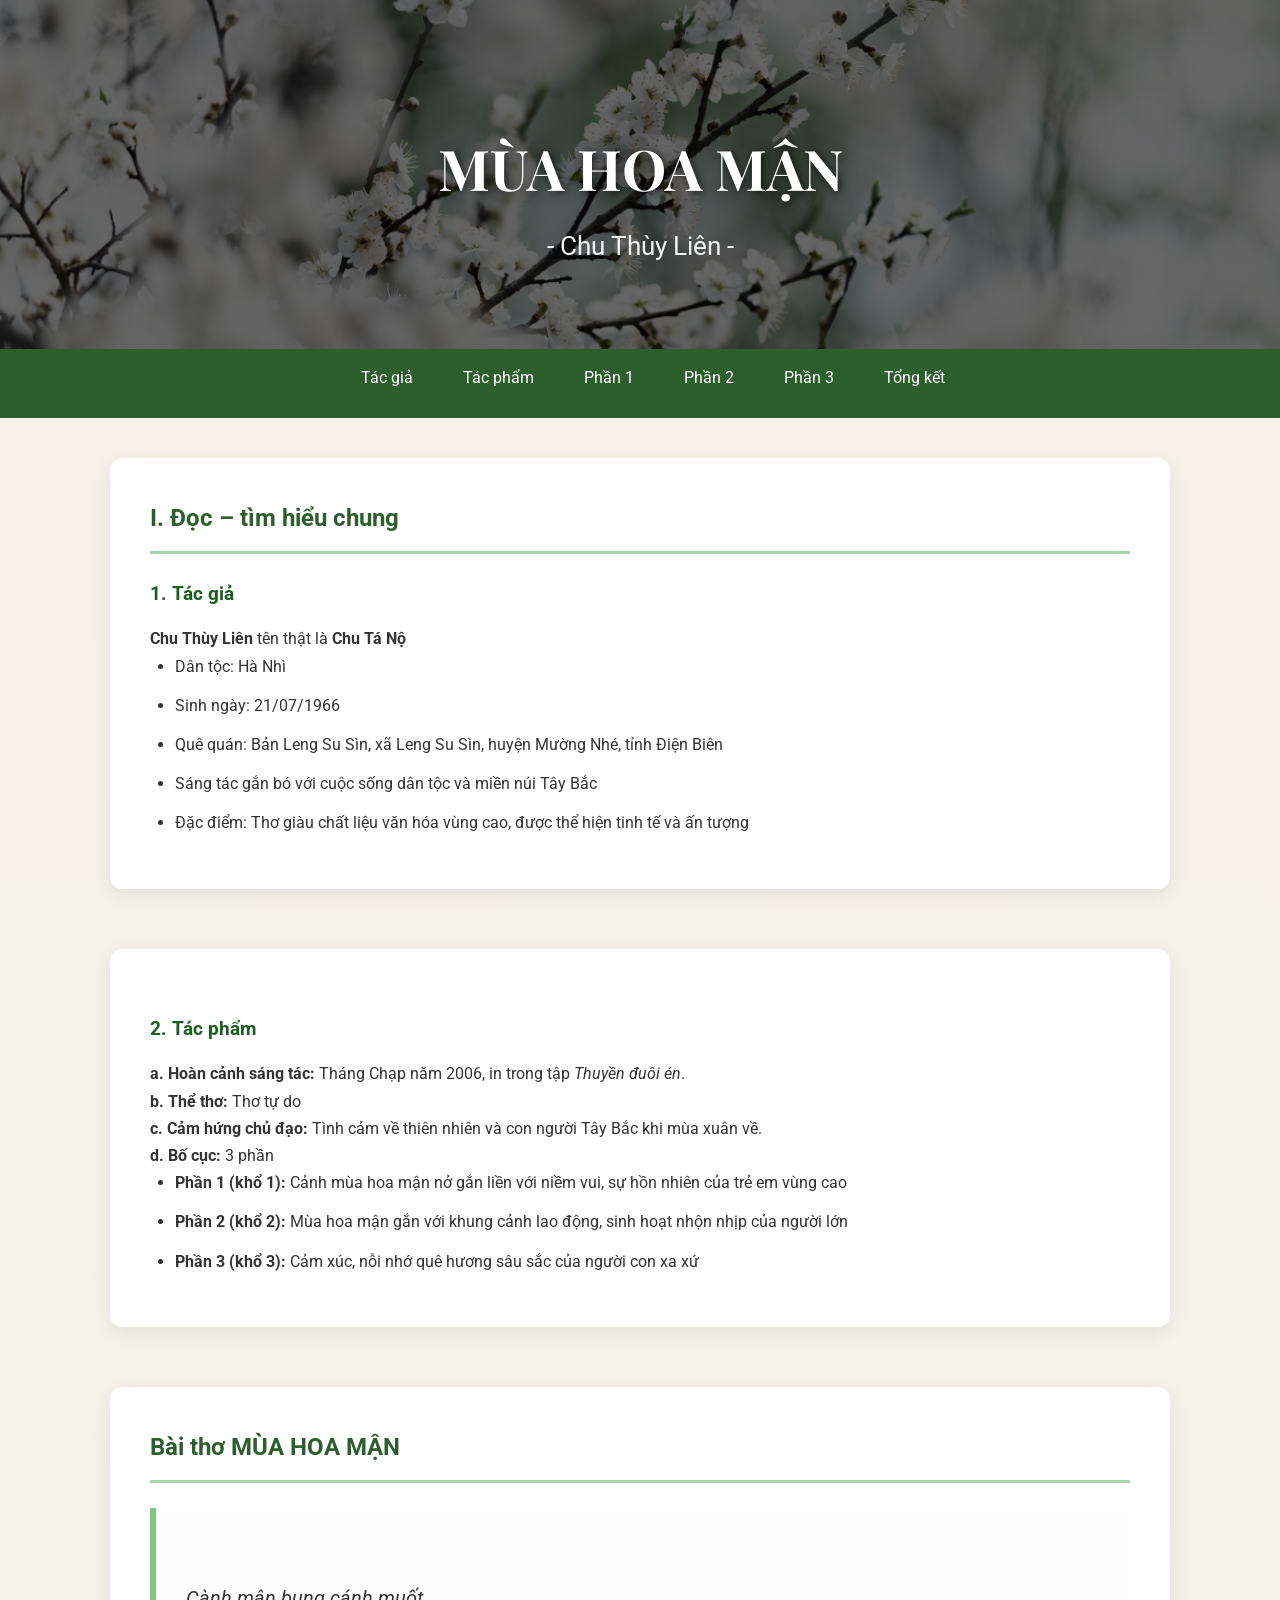
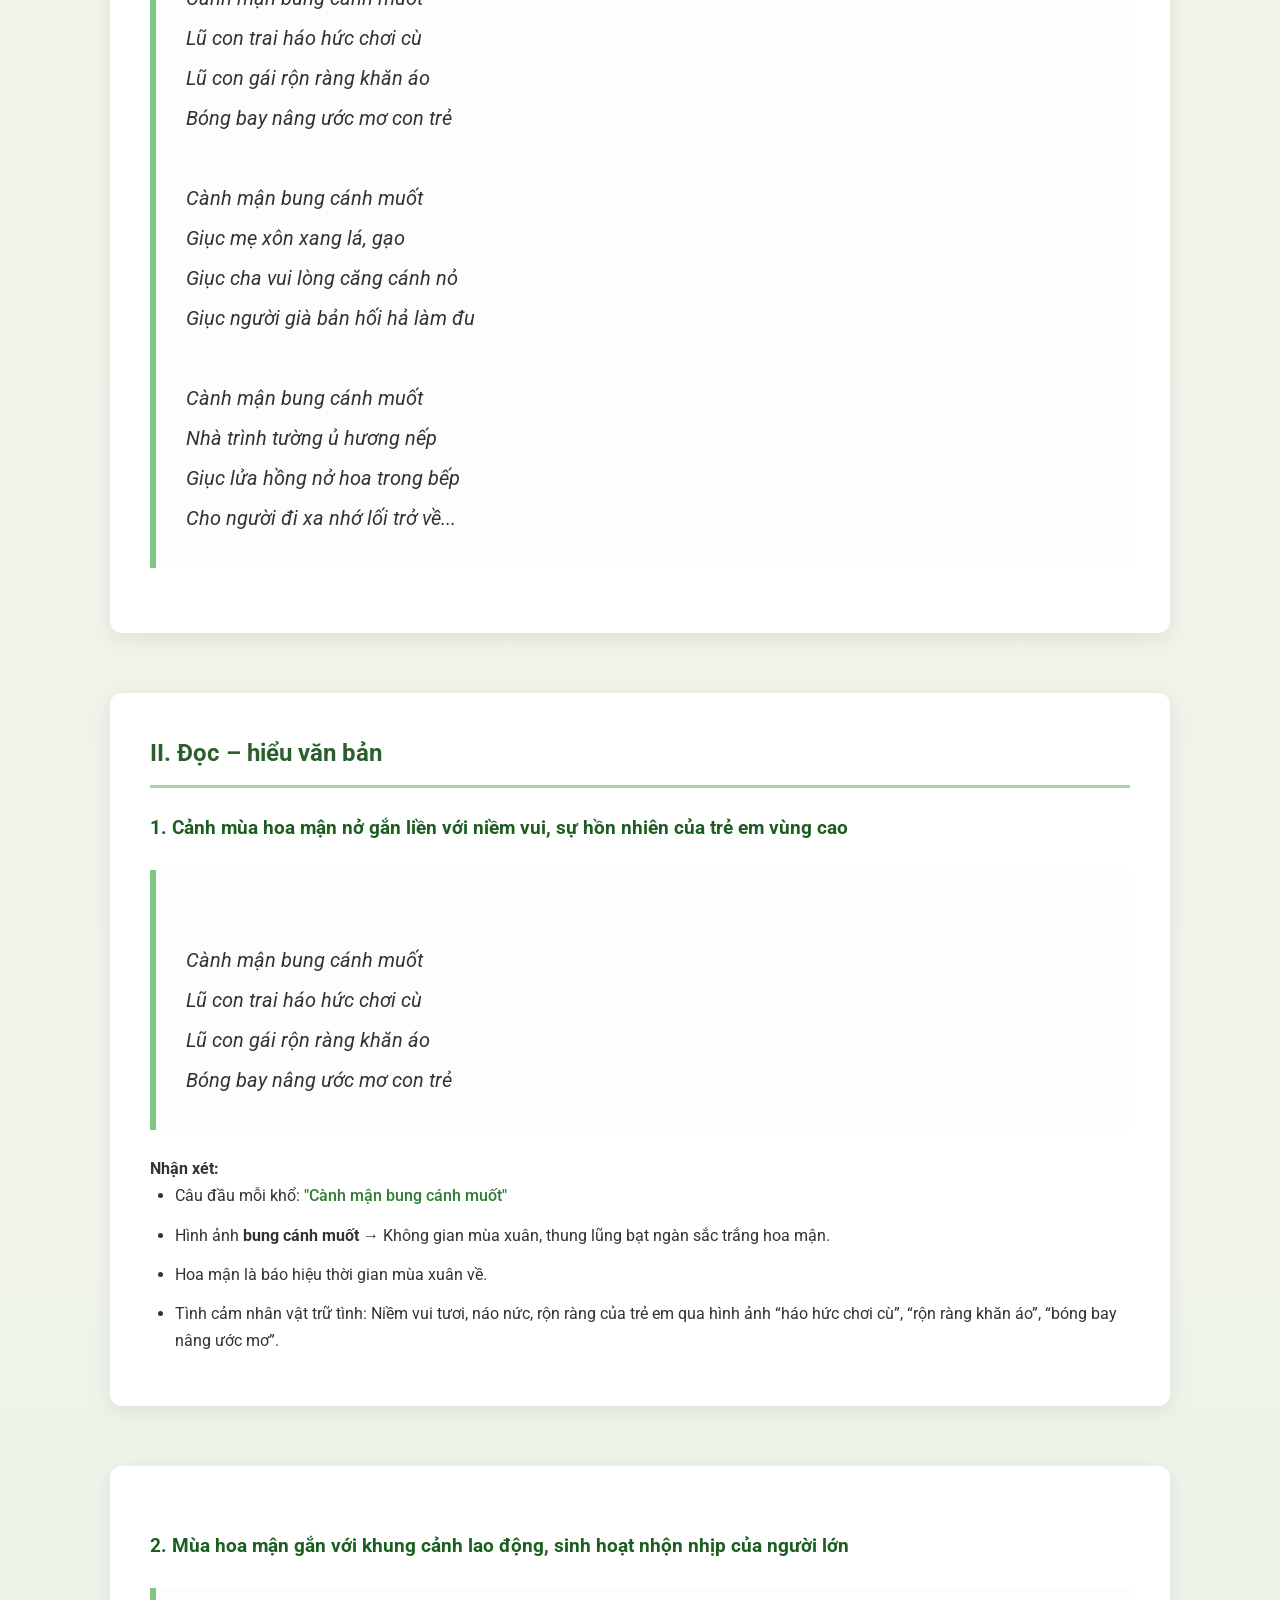
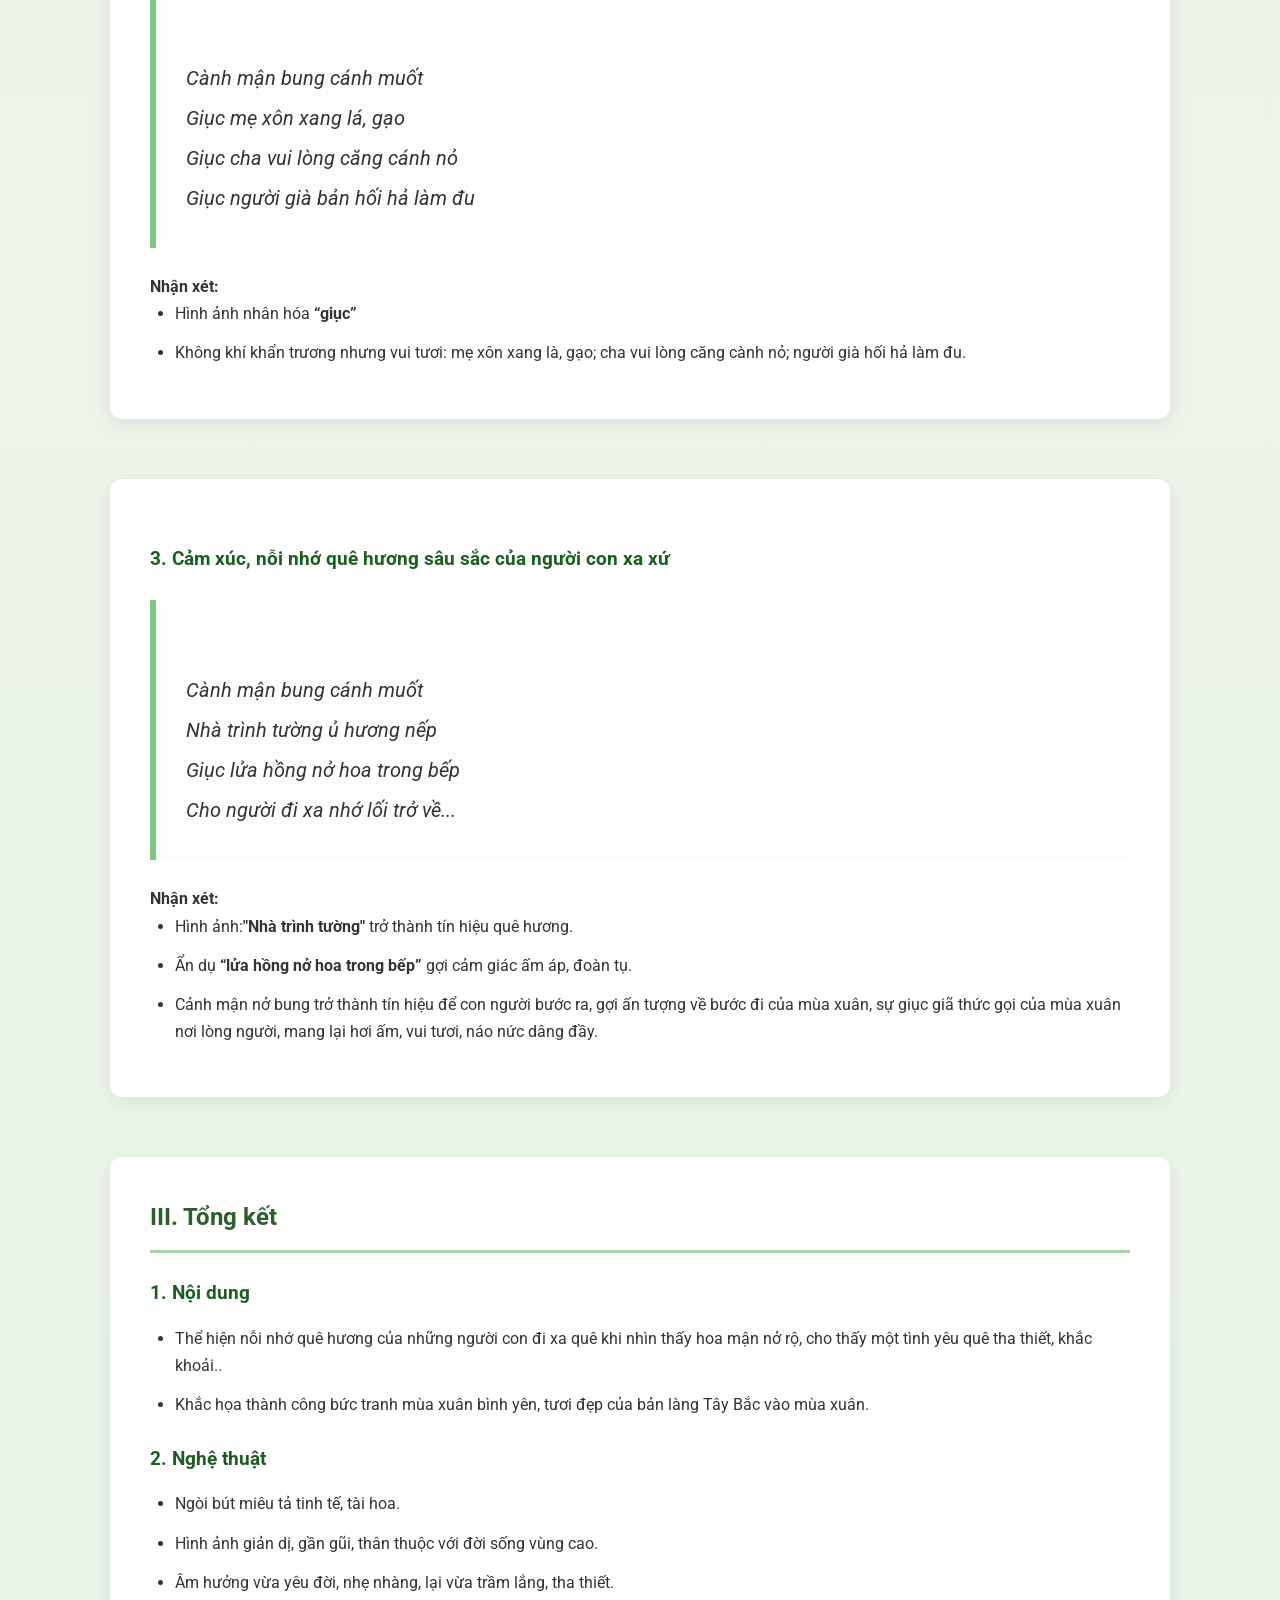
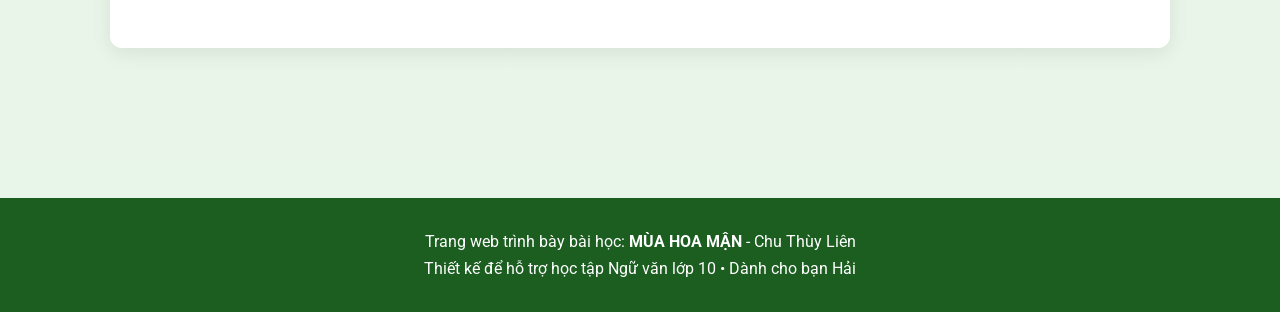
==== index.html @ fef26f83 "Rename văn.html to index.html" ====
<!DOCTYPE html>
<html lang="vi">
<head>
    <meta charset="UTF-8">
    <meta name="viewport" content="width=device-width, initial-scale=1.0">
    <title>MÙA HOA MẬN - Chu Thùy Liên</title>
    <link rel="stylesheet" href="văn.css">
</head>
<body>

    <header>
        <h1 class="title">MÙA HOA MẬN</h1>
        <p class="author">- Chu Thùy Liên -</p>
    </header>

    <nav>
        <ul>
            <li><a href="#tacgia">Tác giả</a></li>
            <li><a href="#tacpham">Tác phẩm</a></li>
            <li><a href="#phan1">Phần 1 </a></li>
            <li><a href="#phan2">Phần 2</a></li>
            <li><a href="#phan3">Phần 3</a></li>
            <li><a href="#tongket">Tổng kết</a></li>
        </ul>
    </nav>

    <div class="container">

        <section id="tacgia">
            <h2>I. Đọc – tìm hiểu chung</h2>
            <h3>1. Tác giả</h3>
            <p><strong>Chu Thùy Liên</strong> tên thật là <strong>Chu Tá Nộ</strong></p>
            <ul>
                <li>Dân tộc: Hà Nhì</li>
                <li>Sinh ngày: 21/07/1966</li>
                <li>Quê quán: Bản Leng Su Sìn, xã Leng Su Sìn, huyện Mường Nhé, tỉnh Điện Biên</li>
                <li>Sáng tác gắn bó với cuộc sống dân tộc và miền núi Tây Bắc</li>
                <li>Đặc điểm: Thơ giàu chất liệu văn hóa vùng cao, được thể hiện tinh tế và ấn tượng</li>
            </ul>
        </section>

        <section id="tacpham">
            <h3>2. Tác phẩm</h3>
            <p><strong>a. Hoàn cảnh sáng tác:</strong> Tháng Chạp năm 2006, in trong tập <em>Thuyền đuôi én</em>.</p>
            <p><strong>b. Thể thơ:</strong> Thơ tự do</p>
            <p><strong>c. Cảm hứng chủ đạo:</strong> Tình cảm về thiên nhiên và con người Tây Bắc khi mùa xuân về.</p>
            <p><strong>d. Bố cục:</strong> 3 phần</p>
            <ul>
                <li><strong>Phần 1 (khổ 1):</strong> Cảnh mùa hoa mận nở gắn liền với niềm vui, sự hồn nhiên của trẻ em vùng cao</li>
                <li><strong>Phần 2 (khổ 2):</strong> Mùa hoa mận gắn với khung cảnh lao động, sinh hoạt nhộn nhịp của người lớn</li>
                <li><strong>Phần 3 (khổ 3):</strong> Cảm xúc, nỗi nhớ quê hương sâu sắc của người con xa xứ</li>
            </ul>
        </section>

        <!-- Bài thơ đầy đủ -->
        <section>
            <h2>Bài thơ MÙA HOA MẬN</h2>
            <div class="poem">
Cành mận bung cánh muốt
Lũ con trai háo hức chơi cù
Lũ con gái rộn ràng khăn áo
Bóng bay nâng ước mơ con trẻ

Cành mận bung cánh muốt
Giục mẹ xôn xang lá, gạo
Giục cha vui lòng căng cánh nỏ
Giục người già bản hối hả làm đu

Cành mận bung cánh muốt
Nhà trình tường ủ hương nếp
Giục lửa hồng nở hoa trong bếp
Cho người đi xa nhớ lối trở về...
            </div>
        </section>

        <section id="phan1">
            <h2>II. Đọc – hiểu văn bản</h2>
            <h3>1. Cảnh mùa hoa mận nở gắn liền với niềm vui, sự hồn nhiên của trẻ em vùng cao</h3>
            <div class="poem">
Cành mận bung cánh muốt
Lũ con trai háo hức chơi cù
Lũ con gái rộn ràng khăn áo
Bóng bay nâng ước mơ con trẻ
            </div>
            <p><strong>Nhận xét:</strong></p>
            <ul>
                <li>Câu đầu mỗi khổ: <span class="highlight">"Cành mận bung cánh muốt"</span></li>
                <li>Hình ảnh <strong>bung cánh muốt</strong> → Không gian mùa xuân, thung lũng bạt ngàn sắc trắng hoa mận.</li>
                <li>Hoa mận là báo hiệu thời gian mùa xuân về.</li>
                <li>Tình cảm nhân vật trữ tình: Niềm vui tươi, náo nức, rộn ràng của trẻ em qua hình ảnh “háo hức chơi cù”, “rộn ràng khăn áo”, “bóng bay nâng ước mơ”.</li>
            </ul>
        </section>

        <section id="phan2">
            <h3>2. Mùa hoa mận gắn với khung cảnh lao động, sinh hoạt nhộn nhịp của người lớn</h3>
            <div class="poem">
Cành mận bung cánh muốt
Giục mẹ xôn xang lá, gạo
Giục cha vui lòng căng cánh nỏ
Giục người già bản hối hả làm đu
            </div>
            <p><strong>Nhận xét:</strong></p>
            <ul>
                <li>Hình ảnh nhân hóa <strong>“giục”</strong></li>
                <li>Không khí khẩn trương nhưng vui tươi: mẹ xôn xang là, gạo; cha vui lòng căng cành nỏ; người già hối hả làm đu.</li>
            </ul>
        </section>

        <section id="phan3">
            <h3>3. Cảm xúc, nỗi nhớ quê hương sâu sắc của người con xa xứ</h3>
            <div class="poem">
Cành mận bung cánh muốt
Nhà trình tường ủ hương nếp
Giục lửa hồng nở hoa trong bếp
Cho người đi xa nhớ lối trở về...
            </div>
            <p><strong>Nhận xét:</strong></p>
            <ul>
                <li>Hình ảnh:<strong>"Nhà trình tường"</strong> trở thành tín hiệu quê hương.</li>
                <li>Ẩn dụ <strong>“lửa hồng nở hoa trong bếp”</strong> gợi cảm giác ấm áp, đoàn tụ.</li>
                <li>Cảnh mận nở bung trở thành tín hiệu để con người bước ra, gợi ấn tượng về bước đi của mùa xuân, sự giục giã thức gọi của mùa xuân nơi lòng người, mang lại hơi ấm, vui tươi, náo nức dâng đầy.</li>
            </ul>
        </section>

        <section id="tongket">
            <h2>III. Tổng kết</h2>
            <h3>1. Nội dung</h3>
            <ul>
                <li>Thể hiện nỗi nhớ quê hương của những người con đi xa quê khi nhìn thấy hoa mận nở rộ, cho thấy một tình yêu quê tha thiết, khắc khoải..</li>
                <li>Khắc họa thành công bức tranh mùa xuân bình yên, tươi đẹp của bản làng Tây Bắc vào mùa xuân.</li>
            </ul>

            <h3>2. Nghệ thuật</h3>
            <ul>
                <li>Ngòi bút miêu tả tinh tế, tài hoa.</li>
                <li>Hình ảnh giản dị, gần gũi, thân thuộc với đời sống vùng cao.</li>
                <li>Âm hưởng vừa yêu đời, nhẹ nhàng, lại vừa trầm lắng, tha thiết.</li>
            </ul>
        </section>

    </div>

    <footer>
        <p>Trang web trình bày bài học: <strong>MÙA HOA MẬN</strong> - Chu Thùy Liên</p>
        <p>Thiết kế để hỗ trợ học tập Ngữ văn lớp 10 • Dành cho bạn Hải</p>
    </footer>

</body>
</html>
---- văn.css ----
@import url('https://fonts.googleapis.com/css2?family=Roboto:wght@400;500;700&family=Playfair+Display:wght@700&display=swap');
 
* { margin: 0; padding: 0; box-sizing: border-box; }
body {
    font-family: 'Roboto', sans-serif;
    line-height: 1.7;
    color: #333;
    background: linear-gradient(to bottom, #f8f1e9, #e8f5e9);
}
header {
    background: linear-gradient(rgba(0,0,0,0.6), rgba(0,0,0,0.6)), url(image/backgroud.jpg) center/cover no-repeat;
    color: white;
    text-align: center;
    padding: 120px 20px 80px;
}
.title {
    font-family: 'Playfair Display', serif;
    font-size: 3.5rem;
    margin-bottom: 10px;
    text-shadow: 2px 2px 10px rgba(0,0,0,0.7);
}
.author {
    font-size: 1.6rem;
    opacity: 0.95;
}
nav {
    background: #2c5f2d;
    position: sticky;
    top: 0;
    z-index: 100;
}
nav ul {
    display: flex;
    justify-content: center;
    list-style: none;
    flex-wrap: wrap;
}
nav a {
    color: white;
    text-decoration: none;
    padding: 15px 25px;
    display: block;
    transition: 0.3s;
}
nav a:hover {
    background: #4a8c4e;
}
.container {
    max-width: 1100px;
    margin: 0 auto;
    padding: 40px 20px;
}
section {
    margin-bottom: 60px;
    background: white;
    padding: 40px;
    border-radius: 12px;
    box-shadow: 0 5px 20px rgba(0,0,0,0.08);
}
h2 {
    color: #2c5f2d;
    border-bottom: 3px solid #a5d6a7;
    padding-bottom: 12px;
    margin-bottom: 25px;
}
h3 {
    color: #1b5e20;
    margin: 25px 0 15px;
}
.poem {
    background: #fdfdfd;
    padding: 30px;
    border-left: 6px solid #81c784;
    font-style: italic;
    line-height:2;
    margin: 25px 0;
    white-space: pre-line;
    font-size: 1.25rem;
}
ul { padding-left: 25px; }
li { margin-bottom: 12px; }
footer {
    background: #1b5e20;
    color: white;
    text-align: center;
    padding: 30px;
    margin-top: 50px;
}
.highlight { color: #2e7d32; font-weight: 500; }
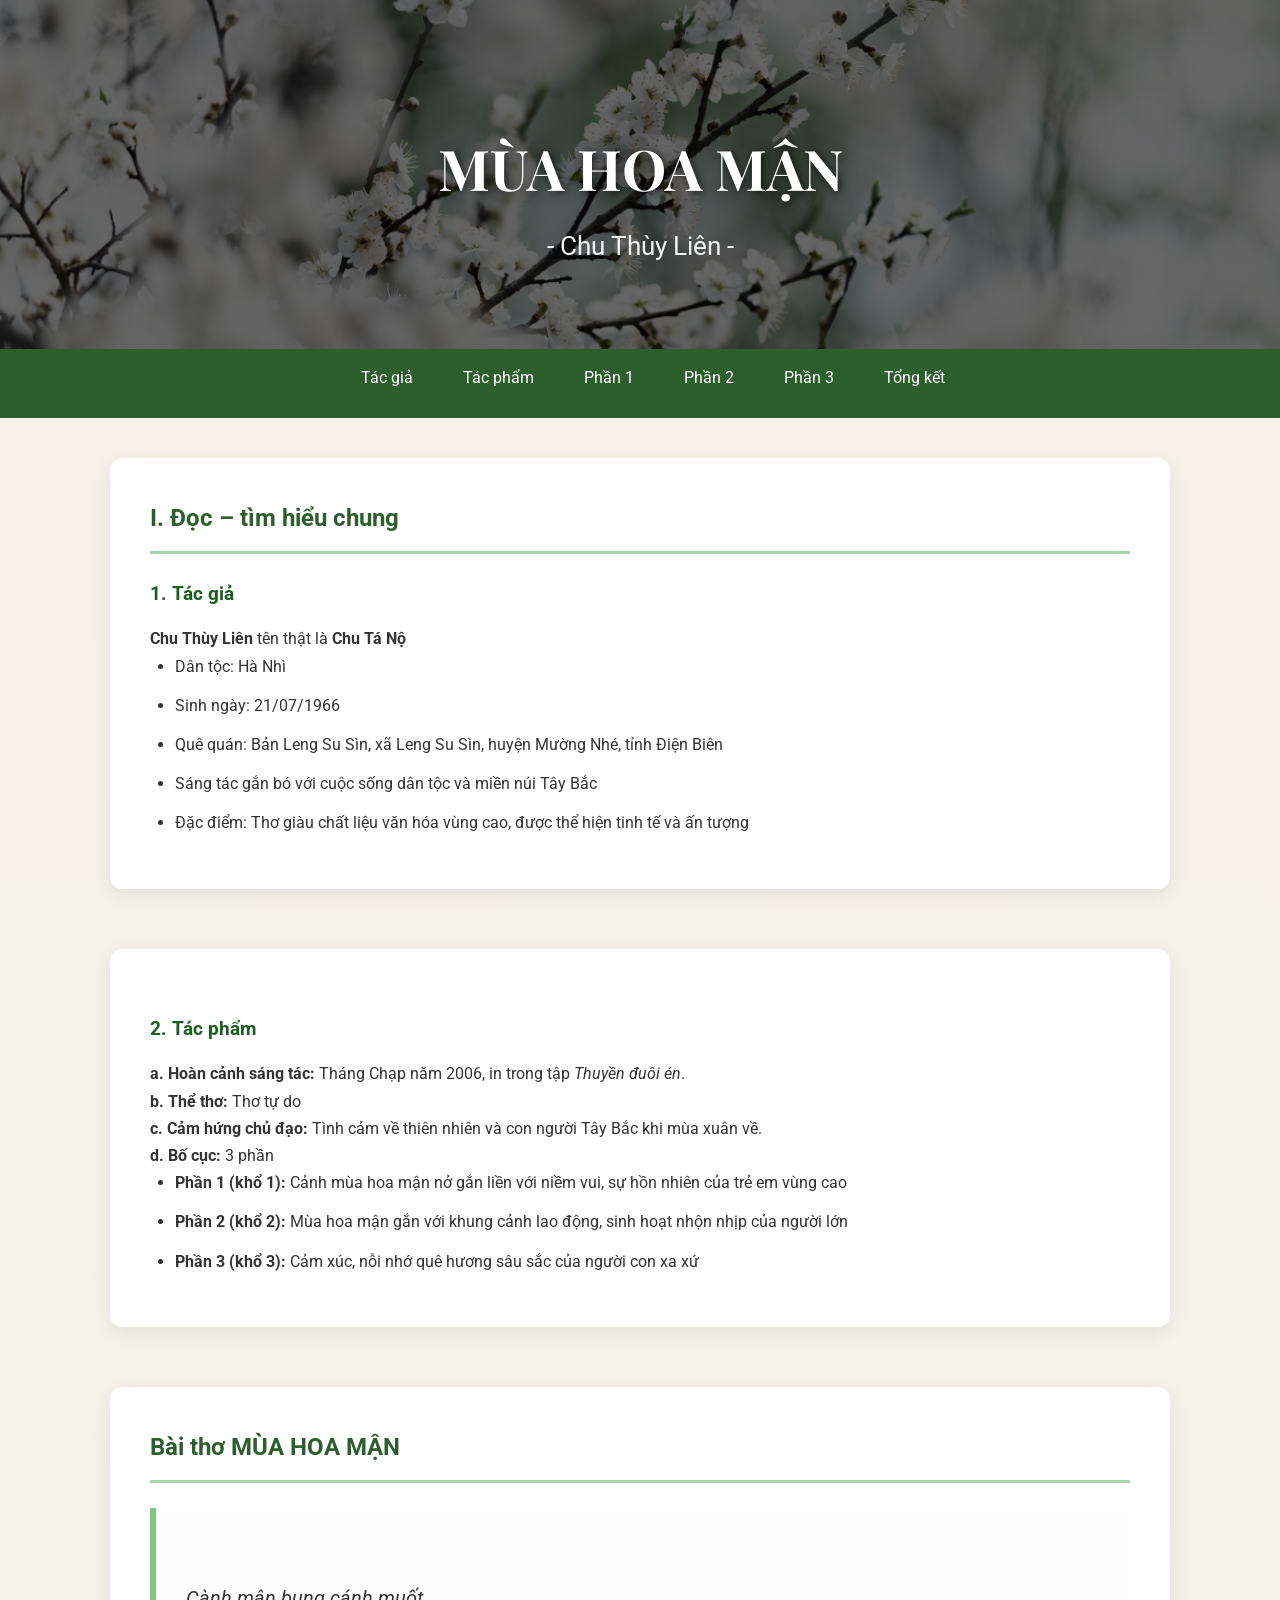
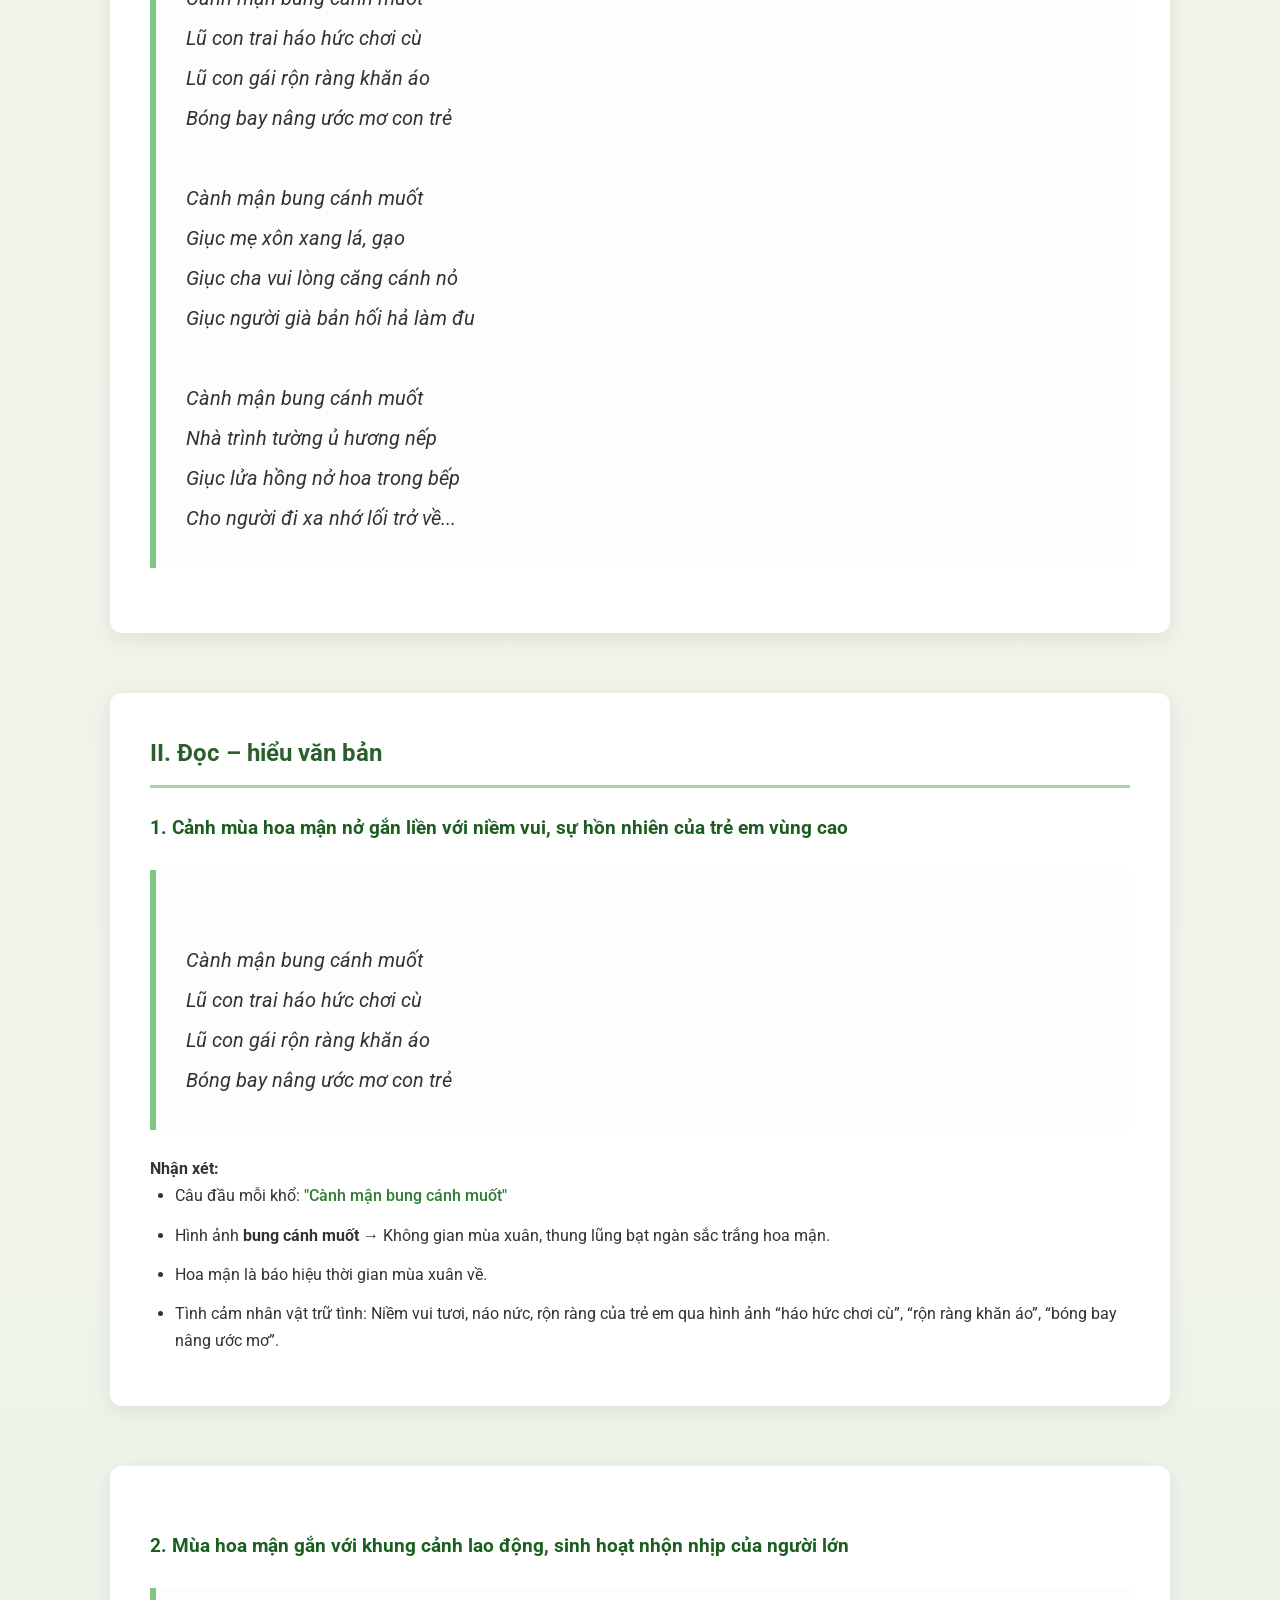
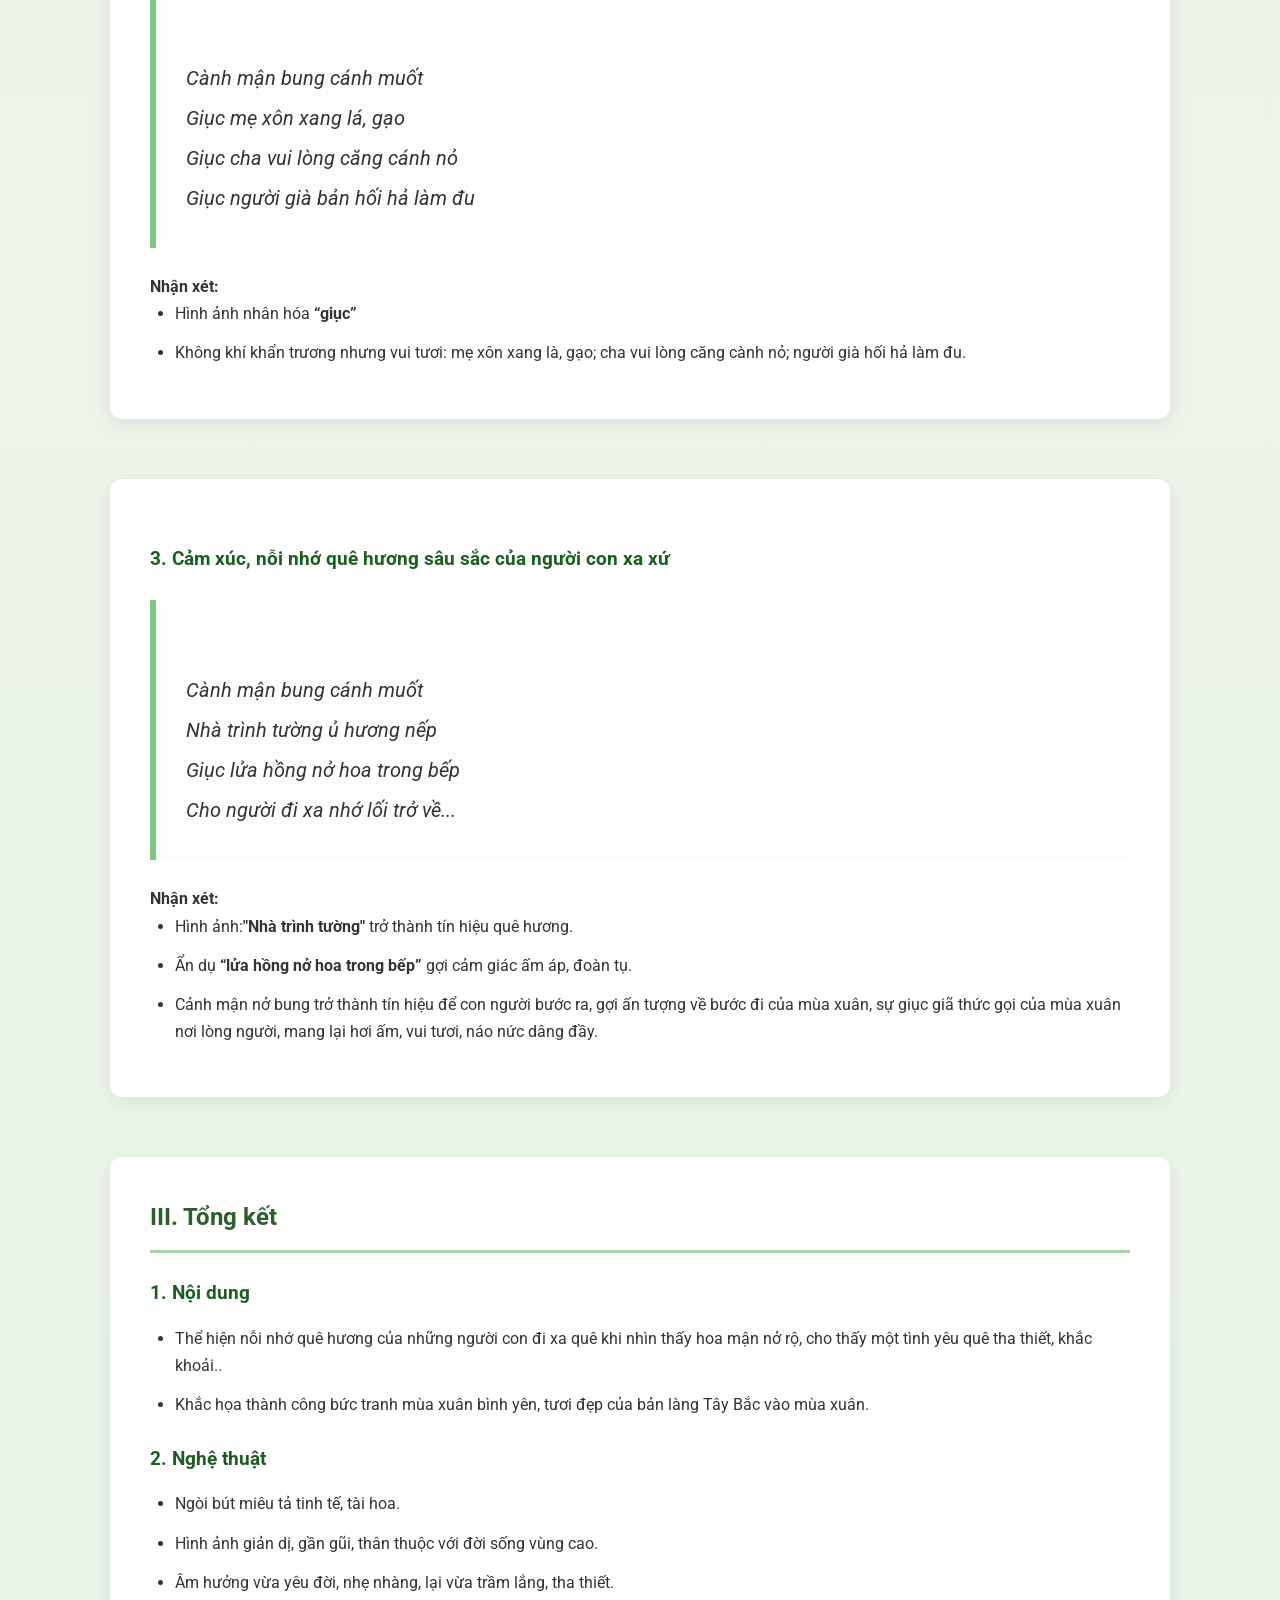
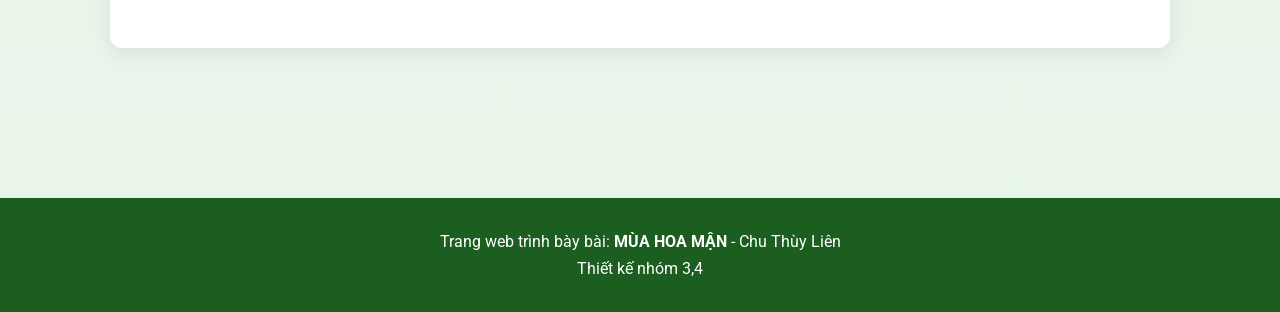
==== commit e3b6a0aa: "Update index.html" ====
--- a/index.html
+++ b/index.html
@@ -141,8 +141,8 @@
     </div>
 
     <footer>
-        <p>Trang web trình bày bài học: <strong>MÙA HOA MẬN</strong> - Chu Thùy Liên</p>
-        <p>Thiết kế để hỗ trợ học tập Ngữ văn lớp 10 • Dành cho bạn Hải</p>
+        <p>Trang web trình bày bài: <strong>MÙA HOA MẬN</strong> - Chu Thùy Liên</p>
+        <p>Thiết kế nhóm 3,4</p>
     </footer>
 
 </body>
--- a/văn.css
+++ b/văn.css
@@ -86,4 +86,4 @@
     padding: 30px;
     margin-top: 50px;
 }
-.highlight { color: #2e7d32; font-weight: 500; }+.highlight { color: #2e7d32; font-weight: 500; }
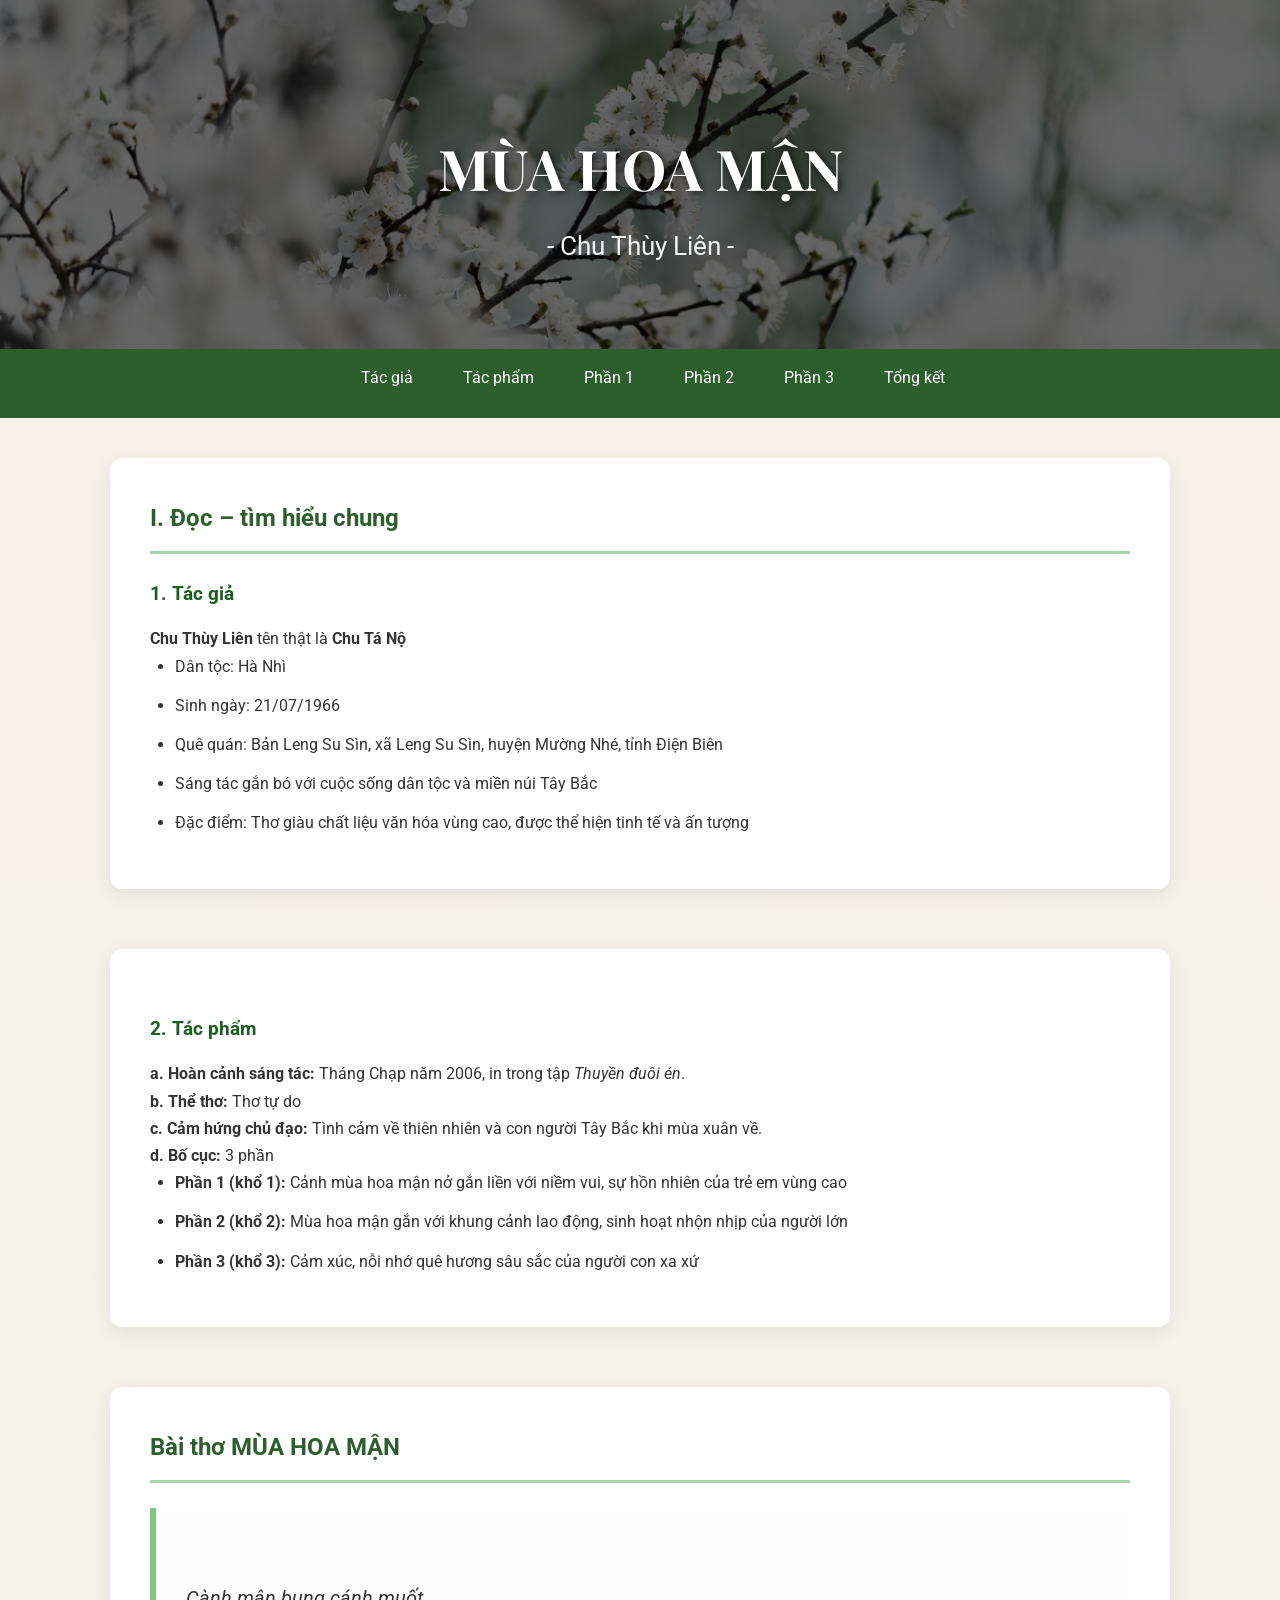
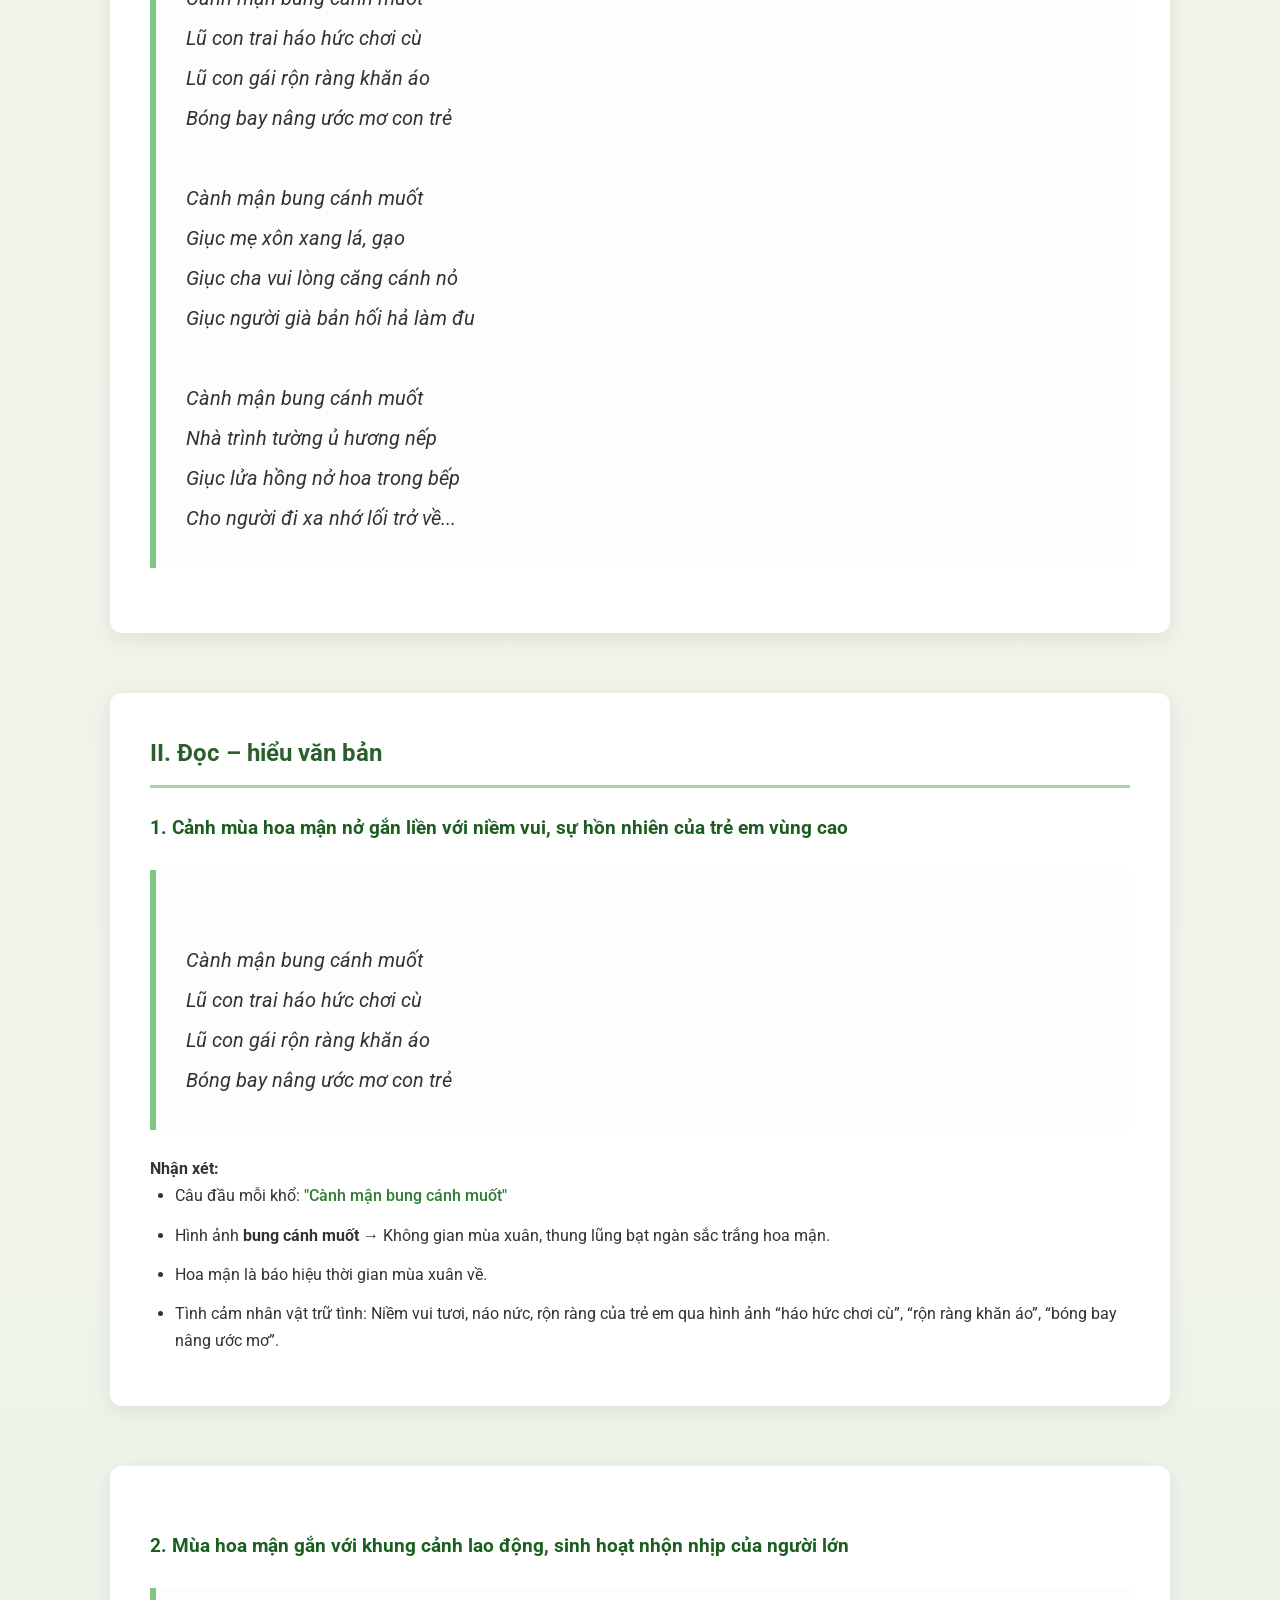
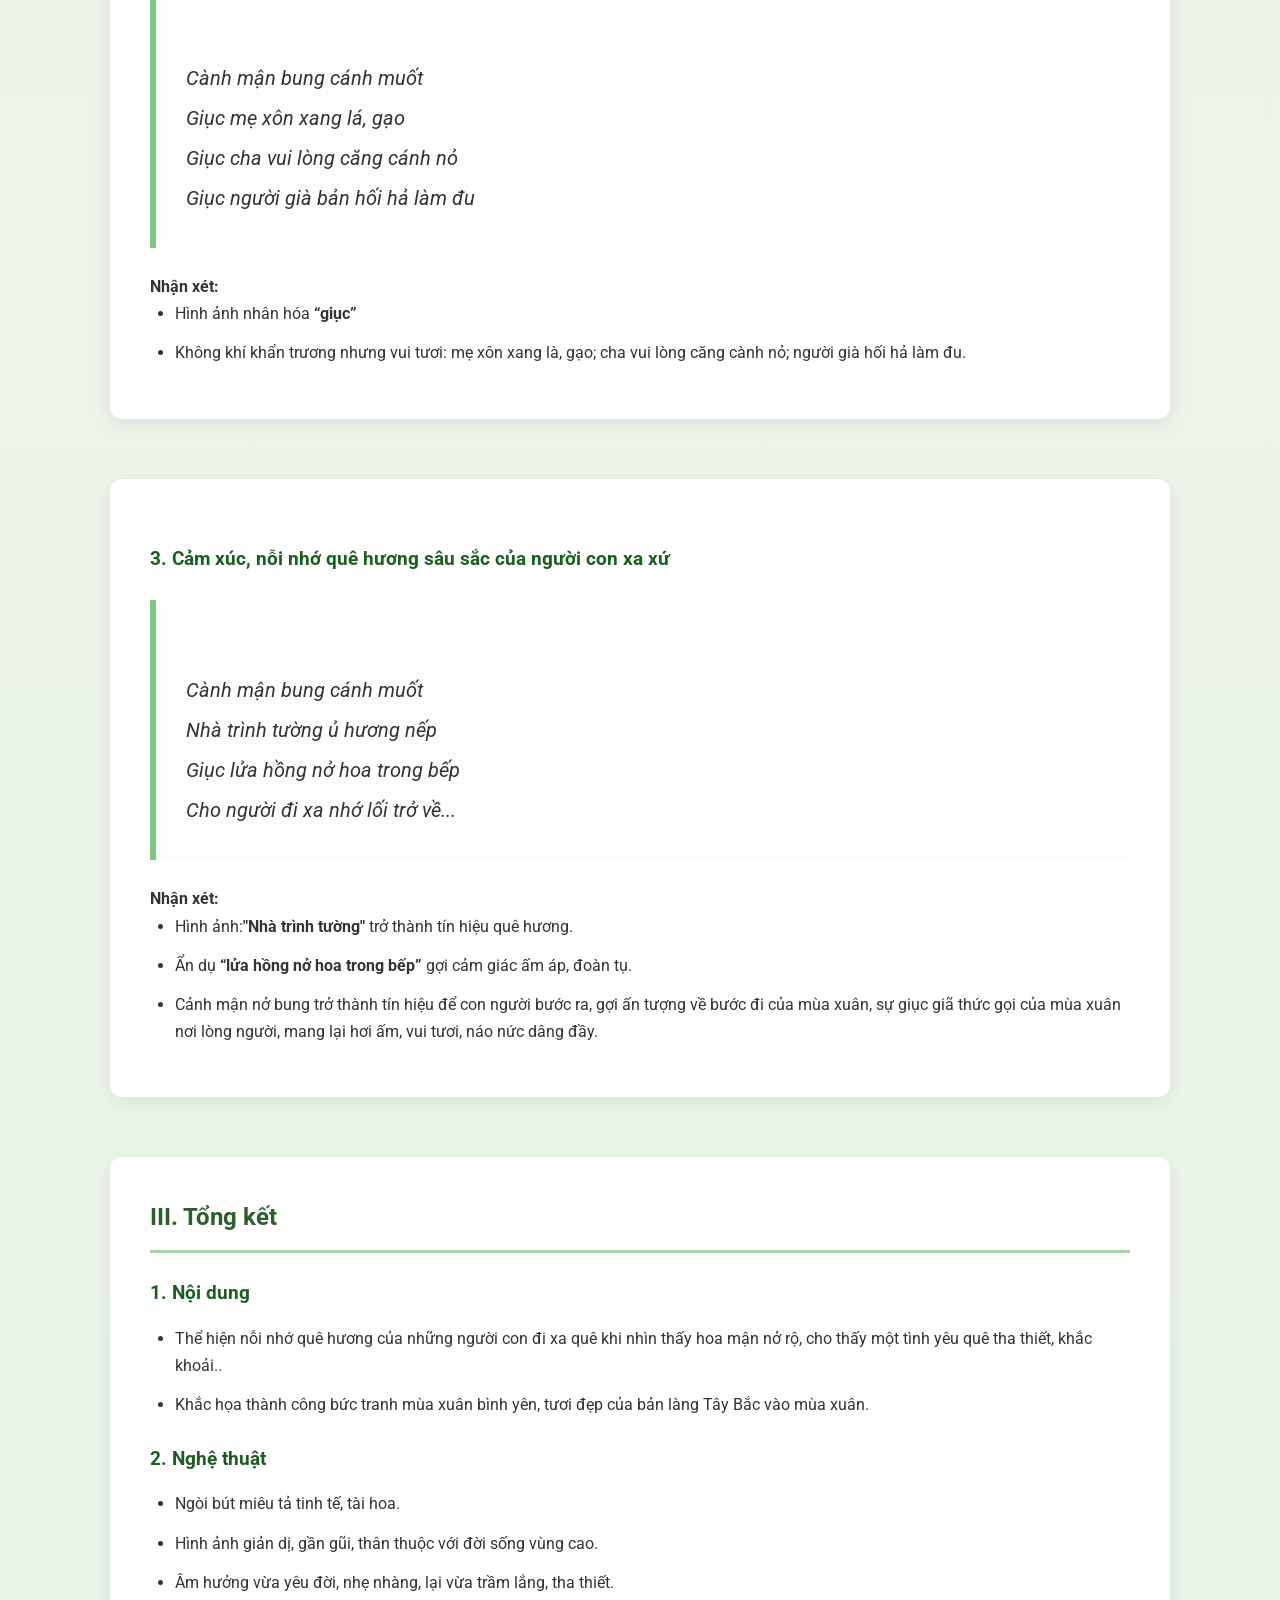
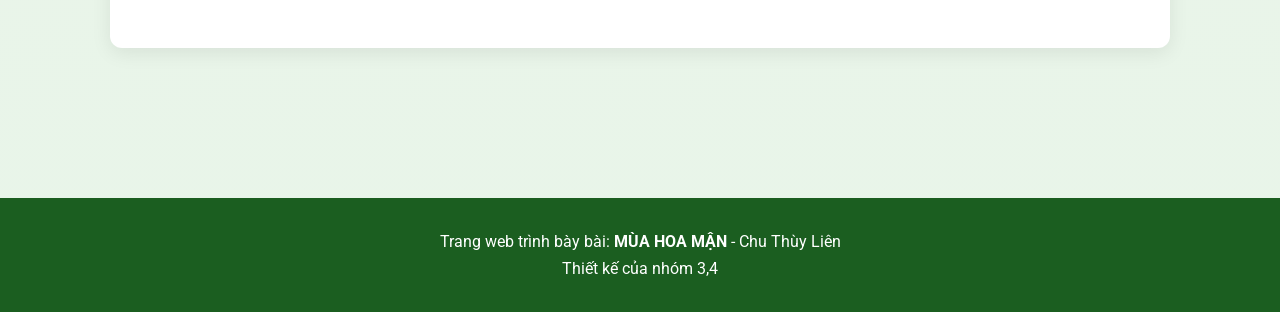
==== commit 0606dfda: "Update index.html" ====
--- a/index.html
+++ b/index.html
@@ -142,7 +142,7 @@
 
     <footer>
         <p>Trang web trình bày bài: <strong>MÙA HOA MẬN</strong> - Chu Thùy Liên</p>
-        <p>Thiết kế nhóm 3,4</p>
+        <p>Thiết kế của nhóm 3,4</p>
     </footer>
 
 </body>
